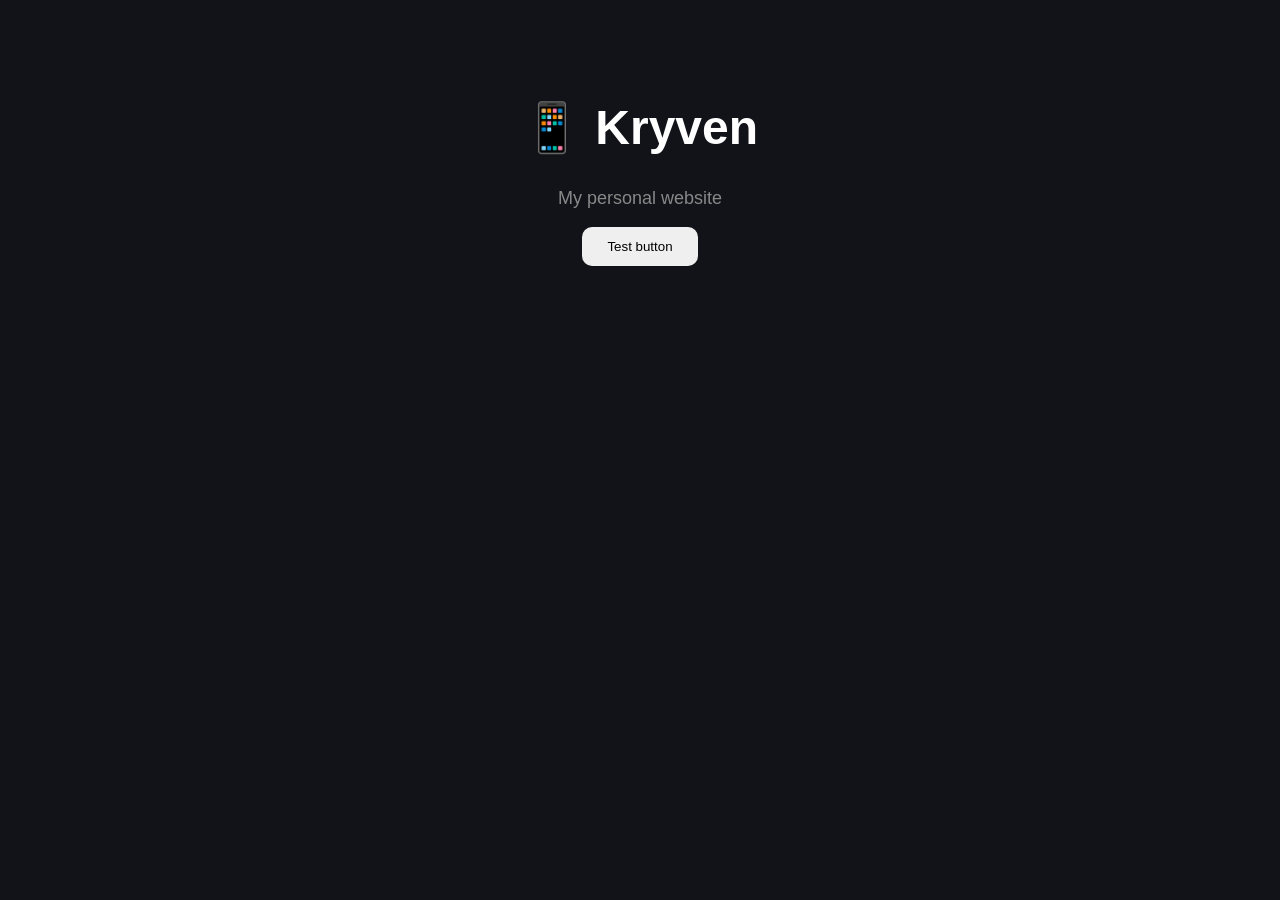
==== index.html @ aa468be0 "First website" ====
<!DOCTYPE html>
<html lang="ru">
<head>
    <meta charset="UTF-8">
    <meta name="viewport" content="width=device-width, initial-scale=1.0">
    <title>Kryven</title>
    <link rel="stylesheet" href="style.css">
</head>

<body>

    <div class="container">
        <h1>📱 Kryven</h1>
        <p>My personal website</p>

        <button onclick="hello()">
            Test button
        </button>
    </div>

    <script>
        function hello() {
            alert("It works!");
        }
    </script>

</body>
</html>
---- style.css ----
body {
    margin: 0;
    background: #111318;
    color: white;
    font-family: Arial, sans-serif;
}

.container {
    max-width: 700px;
    margin: 100px auto;
    text-align: center;
}

h1 {
    font-size: 48px;
}

p {
    color: #888;
    font-size: 18px;
}

button {
    padding: 12px 25px;
    border: none;
    border-radius: 10px;
    cursor: pointer;
}
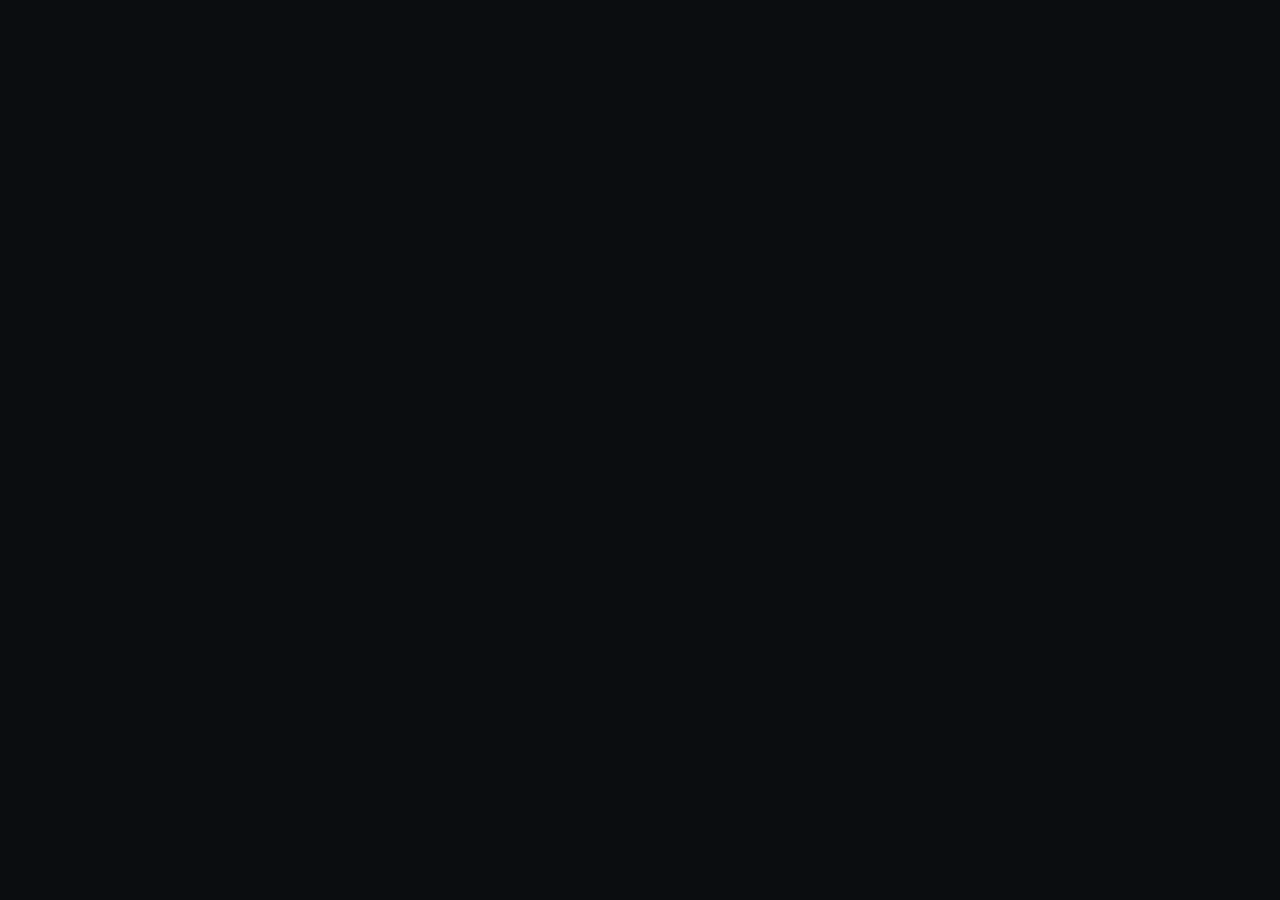
==== commit 02f17406: "New design" ====
--- a/index.html
+++ b/index.html
@@ -3,26 +3,56 @@
 <head>
     <meta charset="UTF-8">
     <meta name="viewport" content="width=device-width, initial-scale=1.0">
-    <title>Kryven</title>
-    <link rel="stylesheet" href="style.css">
-</head>
+    <title>Kryven // Home</title>
 
-<body>
+    <style>
+        * {
+            box-sizing: border-box;
+        }
 
-    <div class="container">
-        <h1>📱 Kryven</h1>
-        <p>My personal website</p>
+        body {
+            margin: 0;
+            min-height: 100vh;
+            background: #0b0d10;
+            color: #e8eaed;
+            font-family: Arial, sans-serif;
+        }
 
-        <button onclick="hello()">
-            Test button
-        </button>
-    </div>
+        .container {
+            width: min(900px, 92%);
+            margin: 0 auto;
+            padding: 70px 0;
+        }
 
-    <script>
-        function hello() {
-            alert("It works!");
+        .top {
+            margin-bottom: 45px;
         }
-    </script>
 
-</body>
-</html>
+        .status {
+            color: #65e572;
+            font-family: monospace;
+            font-size: 14px;
+            margin-bottom: 12px;
+        }
+
+        h1 {
+            margin: 0;
+            font-size: clamp(42px, 8vw, 76px);
+            letter-spacing: -3px;
+        }
+
+        .subtitle {
+            color: #777d86;
+            font-size: 18px;
+            margin-top: 12px;
+        }
+
+        .grid {
+            display: grid;
+            grid-template-columns: repeat(2, 1fr);
+            gap: 16px;
+        }
+
+        .card {
+            background: #12151a;
+            border: 1px solid #242
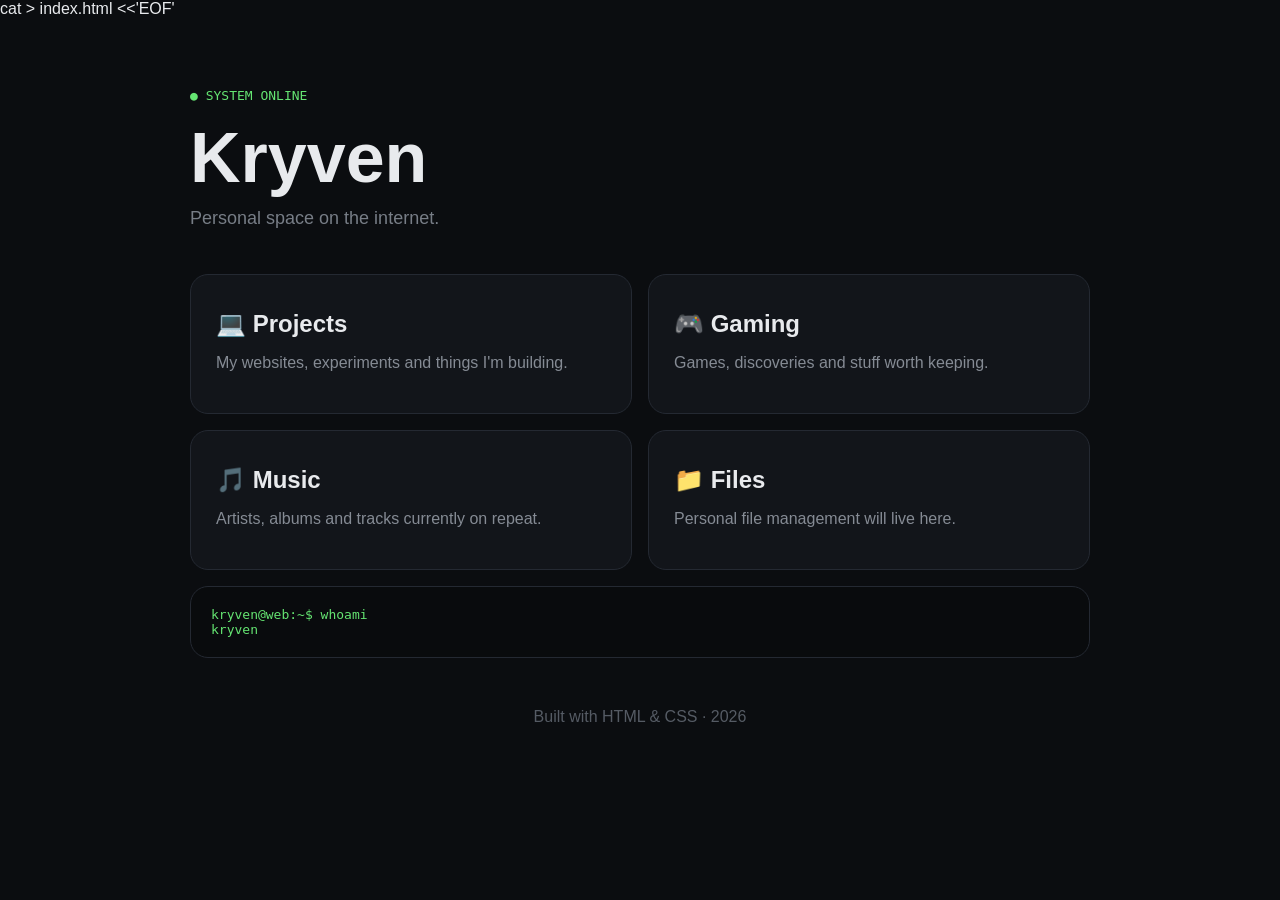
==== commit 3901fec8: "Build dashboard" ====
--- a/index.html
+++ b/index.html
@@ -1,58 +1,143 @@
+cat > index.html <<'EOF'
 <!DOCTYPE html>
 <html lang="ru">
 <head>
-    <meta charset="UTF-8">
-    <meta name="viewport" content="width=device-width, initial-scale=1.0">
-    <title>Kryven // Home</title>
+<meta charset="UTF-8">
+<meta name="viewport" content="width=device-width, initial-scale=1.0">
+<title>Kryven // Home</title>
 
-    <style>
-        * {
-            box-sizing: border-box;
-        }
+<style>
+* {
+    box-sizing: border-box;
+}
 
-        body {
-            margin: 0;
-            min-height: 100vh;
-            background: #0b0d10;
-            color: #e8eaed;
-            font-family: Arial, sans-serif;
-        }
+body {
+    margin: 0;
+    min-height: 100vh;
+    background: #0b0d10;
+    color: #e8eaed;
+    font-family: Arial, sans-serif;
+}
 
-        .container {
-            width: min(900px, 92%);
-            margin: 0 auto;
-            padding: 70px 0;
-        }
+.container {
+    width: 90%;
+    max-width: 900px;
+    margin: auto;
+    padding: 70px 0;
+}
 
-        .top {
-            margin-bottom: 45px;
-        }
+.status {
+    color: #65e572;
+    font-family: monospace;
+    margin-bottom: 15px;
+}
 
-        .status {
-            color: #65e572;
-            font-family: monospace;
-            font-size: 14px;
-            margin-bottom: 12px;
-        }
+h1 {
+    font-size: 70px;
+    margin: 0;
+}
 
-        h1 {
-            margin: 0;
-            font-size: clamp(42px, 8vw, 76px);
-            letter-spacing: -3px;
-        }
+.subtitle {
+    color: #777d86;
+    font-size: 18px;
+    margin: 10px 0 45px;
+}
 
-        .subtitle {
-            color: #777d86;
-            font-size: 18px;
-            margin-top: 12px;
-        }
+.grid {
+    display: grid;
+    grid-template-columns: 1fr 1fr;
+    gap: 16px;
+}
 
-        .grid {
-            display: grid;
-            grid-template-columns: repeat(2, 1fr);
-            gap: 16px;
-        }
+.card {
+    background: #12151a;
+    border: 1px solid #242932;
+    border-radius: 18px;
+    padding: 25px;
+}
 
-        .card {
-            background: #12151a;
-            border: 1px solid #242
+.card h2 {
+    margin: 10px 0;
+}
+
+.card p {
+    color: #858b94;
+}
+
+.terminal {
+    margin-top: 16px;
+    padding: 20px;
+    border-radius: 18px;
+    background: #090b0d;
+    border: 1px solid #242932;
+    color: #65e572;
+    font-family: monospace;
+}
+
+footer {
+    margin-top: 50px;
+    text-align: center;
+    color: #555b64;
+}
+
+@media (max-width: 600px) {
+    .grid {
+        grid-template-columns: 1fr;
+    }
+
+    h1 {
+        font-size: 50px;
+    }
+}
+</style>
+</head>
+
+<body>
+
+<div class="container">
+
+<div class="status">● SYSTEM ONLINE</div>
+
+<h1>Kryven</h1>
+
+<div class="subtitle">
+Personal space on the internet.
+</div>
+
+<div class="grid">
+
+<div class="card">
+<h2>💻 Projects</h2>
+<p>My websites, experiments and things I'm building.</p>
+</div>
+
+<div class="card">
+<h2>🎮 Gaming</h2>
+<p>Games, discoveries and stuff worth keeping.</p>
+</div>
+
+<div class="card">
+<h2>🎵 Music</h2>
+<p>Artists, albums and tracks currently on repeat.</p>
+</div>
+
+<div class="card">
+<h2>📁 Files</h2>
+<p>Personal file management will live here.</p>
+</div>
+
+</div>
+
+<div class="terminal">
+kryven@web:~$ whoami<br>
+kryven
+</div>
+
+<footer>
+Built with HTML & CSS · 2026
+</footer>
+
+</div>
+
+</body>
+</html>
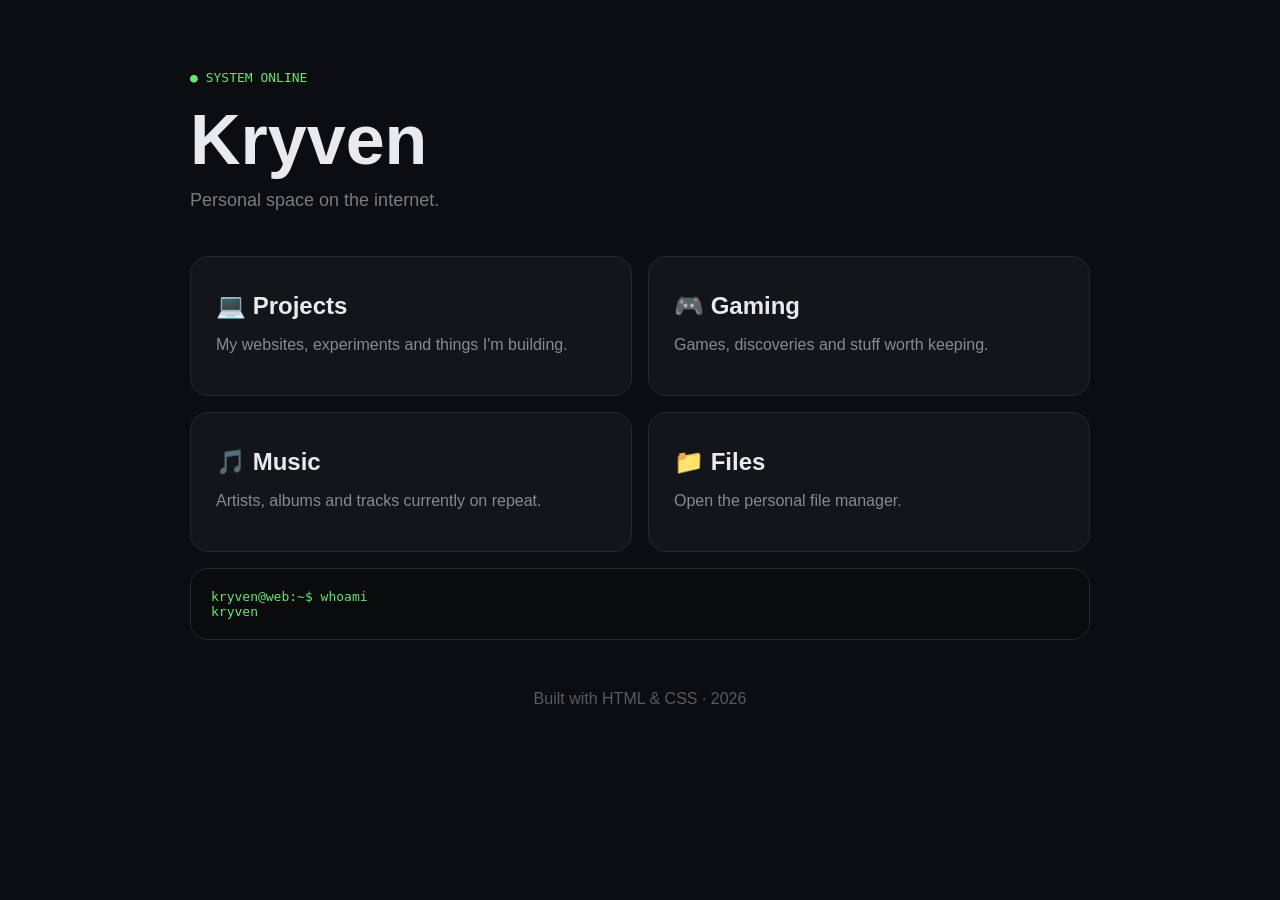
==== commit fbc40ca8: "Add clickable files page" ====
--- a/index.html
+++ b/index.html
@@ -1,4 +1,3 @@
-cat > index.html <<'EOF'
 <!DOCTYPE html>
 <html lang="ru">
 <head>
@@ -50,10 +49,19 @@
 }
 
 .card {
+    display: block;
     background: #12151a;
     border: 1px solid #242932;
     border-radius: 18px;
     padding: 25px;
+    color: inherit;
+    text-decoration: none;
+    transition: 0.2s;
+}
+
+.card:hover {
+    transform: translateY(-3px);
+    border-color: #59616d;
 }
 
 .card h2 {
@@ -106,25 +114,25 @@
 
 <div class="grid">
 
-<div class="card">
+<a href="#" class="card">
 <h2>💻 Projects</h2>
 <p>My websites, experiments and things I'm building.</p>
-</div>
+</a>
 
-<div class="card">
+<a href="#" class="card">
 <h2>🎮 Gaming</h2>
 <p>Games, discoveries and stuff worth keeping.</p>
-</div>
+</a>
 
-<div class="card">
+<a href="#" class="card">
 <h2>🎵 Music</h2>
 <p>Artists, albums and tracks currently on repeat.</p>
-</div>
+</a>
 
-<div class="card">
+<a href="files.html" class="card">
 <h2>📁 Files</h2>
-<p>Personal file management will live here.</p>
-</div>
+<p>Open the personal file manager.</p>
+</a>
 
 </div>
 
